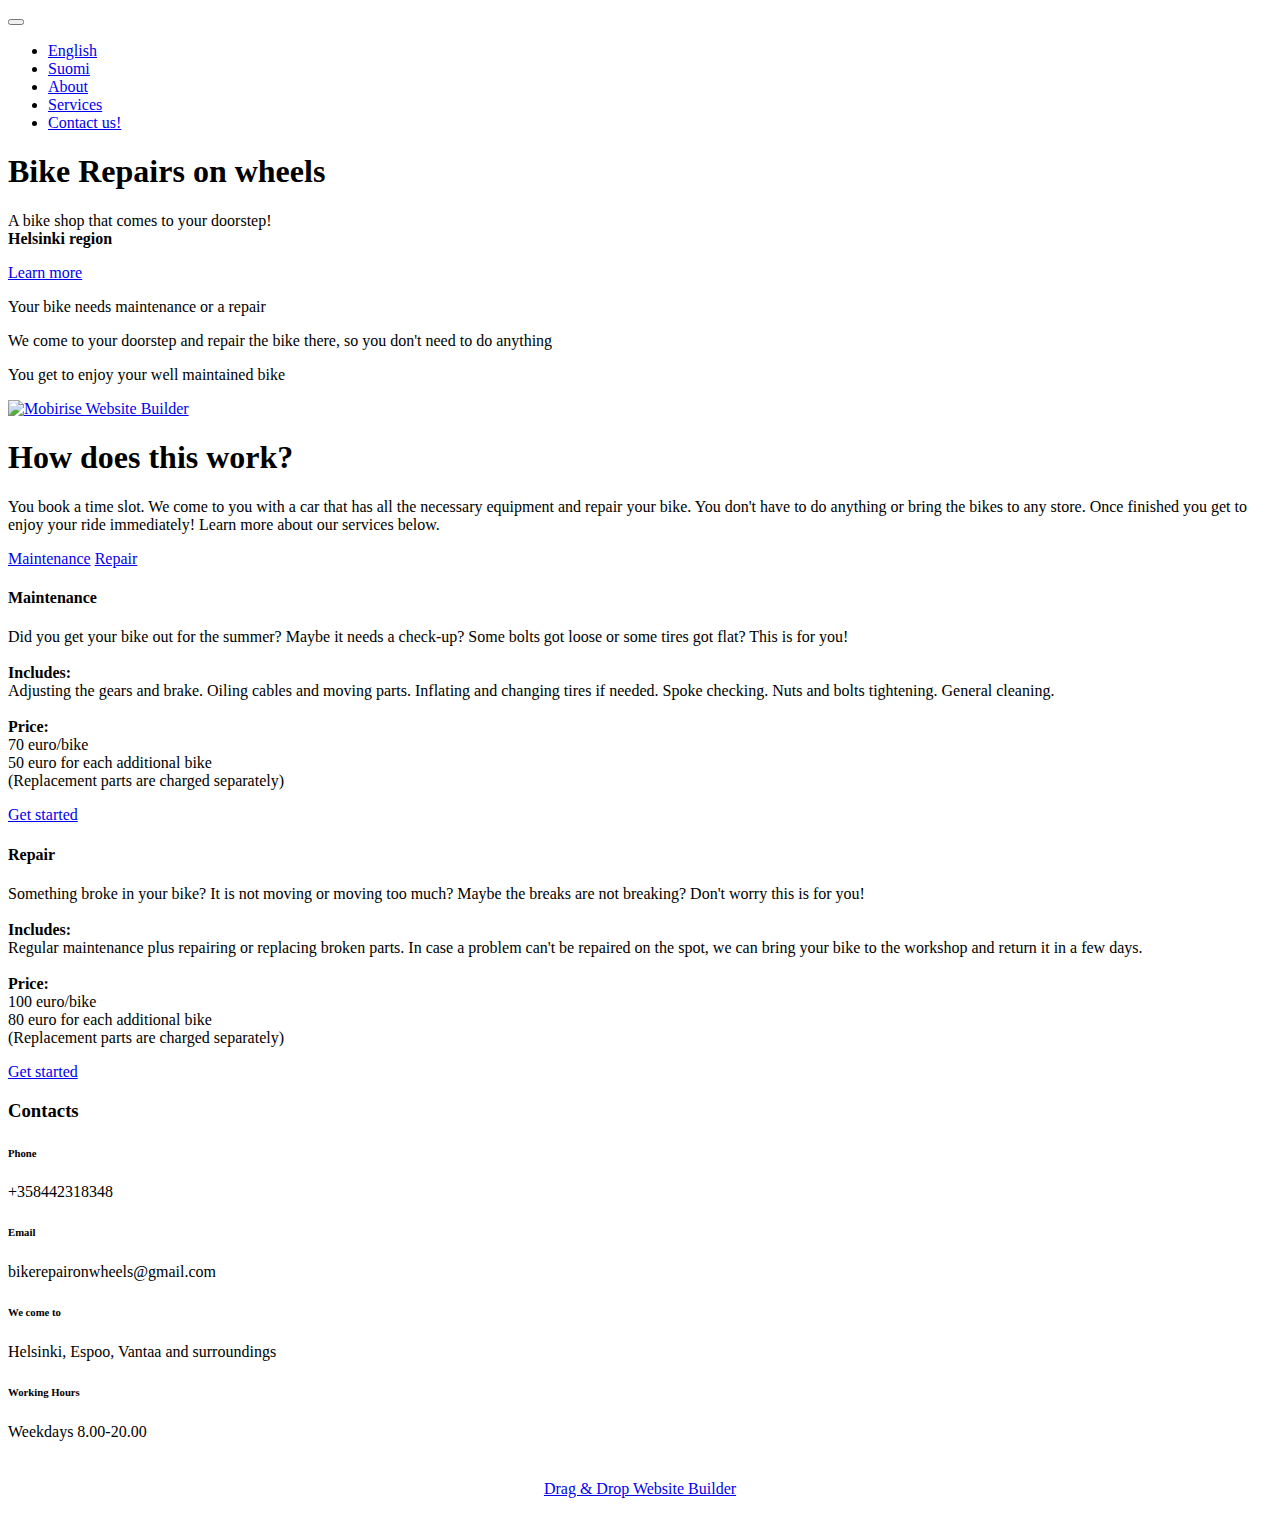
==== index.html @ 184331bb "Add files via upload" ====
<!DOCTYPE html>
<html  >
<head>
  <!-- Site made with Mobirise Website Builder v5.9.18, https://mobirise.com -->
  <meta charset="UTF-8">
  <meta http-equiv="X-UA-Compatible" content="IE=edge">
  <meta name="generator" content="Mobirise v5.9.18, mobirise.com">
  <meta name="viewport" content="width=device-width, initial-scale=1, minimum-scale=1">
  <link rel="shortcut icon" href="assets/images/logo.png" type="image/x-icon">
  <meta name="description" content="">
  
  
  <title>English base</title>
  <link rel="stylesheet" href="assets/web/assets/mobirise-icons2/mobirise2.css">
  <link rel="stylesheet" href="assets/bootstrap/css/bootstrap.min.css">
  <link rel="stylesheet" href="assets/bootstrap/css/bootstrap-grid.min.css">
  <link rel="stylesheet" href="assets/bootstrap/css/bootstrap-reboot.min.css">
  <link rel="stylesheet" href="assets/animatecss/animate.css">
  <link rel="stylesheet" href="assets/dropdown/css/style.css">
  <link rel="stylesheet" href="assets/theme/css/style.css">
  <link rel="preload" href="https://fonts.googleapis.com/css?family=Inter+Tight:100,200,300,400,500,600,700,800,900,100i,200i,300i,400i,500i,600i,700i,800i,900i&display=swap" as="style" onload="this.onload=null;this.rel='stylesheet'">
  <noscript><link rel="stylesheet" href="https://fonts.googleapis.com/css?family=Inter+Tight:100,200,300,400,500,600,700,800,900,100i,200i,300i,400i,500i,600i,700i,800i,900i&display=swap"></noscript>
  <link rel="preload" as="style" href="assets/mobirise/css/mbr-additional.css?v=wqbPaZ"><link rel="stylesheet" href="assets/mobirise/css/mbr-additional.css?v=wqbPaZ" type="text/css">

  
  
  
</head>
<body>
  
  <section data-bs-version="5.1" class="menu menu2 cid-ucXoKOeCf0" once="menu" id="menu02-24">
	

	<nav class="navbar navbar-dropdown navbar-expand-lg">
		<div class="container">
			<div class="navbar-brand">
				
				
			</div>
			<button class="navbar-toggler" type="button" data-toggle="collapse" data-bs-toggle="collapse" data-target="#navbarSupportedContent" data-bs-target="#navbarSupportedContent" aria-controls="navbarNavAltMarkup" aria-expanded="false" aria-label="Toggle navigation">
				<div class="hamburger">
					<span></span>
					<span></span>
					<span></span>
					<span></span>
				</div>
			</button>
			<div class="collapse navbar-collapse" id="navbarSupportedContent">
				<ul class="navbar-nav nav-dropdown nav-right navbar-nav-top-padding" data-app-modern-menu="true"><li class="nav-item">
						<a class="nav-link link text-black show text-primary display-4" href="index.html#header09-q" aria-expanded="false"><u>English</u></a>
					</li><li class="nav-item"><a class="nav-link link text-black text-primary display-4" href="page2.html#header09-25"><u>Suomi</u></a></li><li class="nav-item"><a class="nav-link link text-black text-primary display-4" href="index.html#article04-1r">About</a></li>
					<li class="nav-item">
						<a class="nav-link link text-black text-primary display-4" href="index.html#article13-1s" aria-expanded="false">Services</a>
					</li>
					<li class="nav-item">
						<a class="nav-link link text-black text-primary display-4" href="page1.html#form02-20">Contact us!</a>
					</li></ul>
				
				
			</div>
		</div>
	</nav>
</section>

<section data-bs-version="5.1" class="header09 cid-tLAX5BnXkJ" id="header09-q">
	
	
	<div class="container">
		<div class="row">
			<div class="content-wrap col-12 col-md-8">
				<h1 class="mbr-section-title mbr-fonts-style mbr-white mb-4 display-1"><strong>Bike Repairs on wheels</strong></h1>
				
				<p class="mbr-fonts-style mbr-text mbr-white mb-4 display-7">A bike shop that comes to your doorstep!<br><strong>Helsinki region</strong></p>
				<div class="mbr-section-btn"><a class="btn btn-danger display-7" href="index.html#article04-1r">Learn more</a></div>
			</div>
		</div>
	</div>
</section>

<section data-bs-version="5.1" class="features10 cid-ucS90ZnsEw" id="features010-1m">
  

  
  
  <div class="container-fluid">
    
    <div class="row">
      <div class="item features-without-image col-12 col-md-6 col-lg-4">
        <div class="item-wrapper">
          <div class="card-box align-left">
            <div class="iconfont-wrapper mb-3">
              <span class="mbr-iconfont mobi-mbri-sad-face mobi-mbri"></span>
            </div>
            
            <p class="card-text mbr-fonts-style mb-3 display-7">
              Your bike needs maintenance or a repair</p>
            
          </div>
        </div>
      </div>
      <div class="item features-without-image col-12 col-md-6 col-lg-4">
        <div class="item-wrapper">
          <div class="card-box align-left">
            <div class="iconfont-wrapper mb-3">
              <span class="mbr-iconfont mobi-mbri-delivery mobi-mbri"></span>
            </div>
            
            <p class="card-text mbr-fonts-style mb-3 display-7">We come to your doorstep and repair the bike there, so you don't need to do anything</p>
            
          </div>
        </div>
      </div>
      <div class="item features-without-image col-12 col-md-6 col-lg-4">
        <div class="item-wrapper">
          <div class="card-box align-left">
            <div class="iconfont-wrapper mb-3">
              <span class="mbr-iconfont mobi-mbri-smile-face mobi-mbri"></span>
            </div>
            
            <p class="card-text mbr-fonts-style mb-3 display-7">You get to enjoy your well maintained bike</p>
            
          </div>
        </div>
      </div>
    </div>
  </div>
</section>

<section data-bs-version="5.1" class="start article4 cid-ucSfL5tnWz" id="article04-1r">
	

	
	

	<div class="container">
		<div class="row justify-content-center">
			<div class="col-12 col-md-12 col-lg-6 image-wrapper">
				<a href="https://www.google.com/url?sa=i&url=https%3A%2F%2Fwww.istockphoto.com%2Fillustrations%2Fdrawing-of-road-bike&psig=AOvVaw0aQX6QrqlSjnhkVENYixGt&ust=1715964991878000&source=images&cd=vfe&opi=89978449&ved=0CBIQjRxqFwoTCMC6m_DRkoYDFQAAAAAdAAAAABAJ"><img class="w-100" src="assets/images/istockphoto-1461051010-612x408.jpg" alt="Mobirise Website Builder"></a>
			</div>
			<div class="col-12 col-md-12 col-lg">
				<div class="text-wrapper align-left">
					<h1 class="mbr-section-title mbr-fonts-style mb-4 display-2"><strong>How does this work?</strong></h1>
					<p class="mbr-text mbr-fonts-style mb-4 display-7">You book a time slot. We come to you with a car that has all the necessary equipment and repair your bike. You don't have to do anything or bring the bikes to any store. Once finished you get to enjoy your ride immediately! Learn more about our services below.<br></p>
					<div class="mbr-section-btn mt-3"><a class="btn btn-lg btn-success-outline display-5" href="index.html#article13-1s">Maintenance</a> <a class="btn btn-lg btn-success-outline display-5" href="index.html#article13-1t">Repair<br></a></div>
				</div>
			</div>
		</div>
	</div>
</section>

<section data-bs-version="5.1" class="article13 cid-ucShZWkAwe" id="article13-1s">
    
    
    
    <div class="container">
        <div class="row justify-content-center">
            <div class="card col-md-12 col-lg-10">
                <div class="card-wrapper">
                    <div class="card-box align-left">
                        <h4 class="card-title mbr-fonts-style display-2">
                            <strong>Maintenance</strong></h4>
                        <p class="mbr-text mbr-fonts-style mt-4 display-7">Did you get your bike out for the summer? Maybe it needs a check-up? Some bolts got loose or some tires got flat? This is for you!<br><br><strong>Includes:<br></strong>Adjusting the gears and brake. Oiling cables and moving parts. Inflating and changing tires if needed. Spoke checking. Nuts and bolts tightening. General cleaning.<br><br><strong>Price:</strong><strong><br></strong>70 euro/bike&nbsp;<br>50 euro for each additional bike<br>(Replacement parts are charged separately)</p>
                        <div class="mbr-section-btn mt-4"><a class="btn btn-white display-4" href="page1.html#form02-20">Get started</a></div>
                    </div>
                </div>
            </div>
        </div>
    </div>
</section>

<section data-bs-version="5.1" class="article13 cid-ucSi0D2JEk" id="article13-1t">
    
    
    
    <div class="container">
        <div class="row justify-content-center">
            <div class="card col-md-12 col-lg-10">
                <div class="card-wrapper">
                    <div class="card-box align-left">
                        <h4 class="card-title mbr-fonts-style display-2">
                            <strong>Repair</strong></h4>
                        <p class="mbr-text mbr-fonts-style mt-4 display-7">Something broke in your bike? It is not moving or moving too much? Maybe the breaks are not breaking? Don't worry this is for you!<br><br><strong>Includes:</strong><br>Regular maintenance plus repairing or replacing broken parts. In case a problem can't be repaired on the spot, we can bring your bike to the workshop and return it in a few days.<br><br><strong>Price:</strong><br>100 euro/bike<br>80 euro for each additional bike<br>(Replacement parts are charged separately)</p>
                        <div class="mbr-section-btn mt-4"><a class="btn btn-secondary display-4" href="page1.html#form02-20">Get started</a></div>
                    </div>
                </div>
            </div>
        </div>
    </div>
</section>

<section data-bs-version="5.1" class="contacts01 cid-ucXkglnjSN" id="contacts01-22">
    

    
    
    <div class="container">
        <div class="row justify-content-center">
            <div class="col-12 content-head">
                <div class="mbr-section-head mb-5">
                    <h3 class="mbr-section-title mbr-fonts-style align-center mb-0 display-2">
                        <strong>Contacts</strong>
                    </h3>
                    
                </div>
            </div>
        </div>
        <div class="row">
            <div class="item features-without-image col-12 col-md-6 active">
                <div class="item-wrapper">
                    <div class="text-wrapper">
                        <h6 class="card-title mbr-fonts-style mb-3 display-5">
                            <strong>Phone</strong>
                        </h6>
                        <p class="mbr-text mbr-fonts-style display-7">+358442318348</p>
                    </div>
                </div>
            </div>
            <div class="item features-without-image col-12 col-md-6">
                <div class="item-wrapper">
                    <div class="text-wrapper">
                        <h6 class="card-title mbr-fonts-style mb-3 display-5">
                            <strong>Email</strong>
                        </h6>
                        <p class="mbr-text mbr-fonts-style display-7">bikerepaironwheels@gmail.com</p>
                    </div>
                </div>
            </div>
            <div class="item features-without-image col-12 col-md-6">
                <div class="item-wrapper">
                    <div class="text-wrapper">
                        <h6 class="card-title mbr-fonts-style mb-3 display-5"><strong>We come to</strong></h6>
                        <p class="mbr-text mbr-fonts-style display-7">Helsinki, Espoo, Vantaa and surroundings</p>
                    </div>
                </div>
            </div>
            <div class="item features-without-image col-12 col-md-6">
                <div class="item-wrapper">
                    <div class="text-wrapper">
                        <h6 class="card-title mbr-fonts-style mb-3 display-5">
                            <strong>Working Hours</strong>
                        </h6>
                        <p class="mbr-text mbr-fonts-style display-7">Weekdays 8.00-20.00</p>
                    </div>
                </div>
            </div>
        </div>
    </div>
</section><section class="display-7" style="padding: 0;align-items: center;justify-content: center;flex-wrap: wrap;    align-content: center;display: flex;position: relative;height: 4rem;"><a href="https://mobiri.se/3233796" style="flex: 1 1;height: 4rem;position: absolute;width: 100%;z-index: 1;"><img alt="" style="height: 4rem;" src="[data-uri]"></a><p style="margin: 0;text-align: center;" class="display-7">&#8204;</p><a style="z-index:1" href="https://mobirise.com/drag-drop-website-builder.html">Drag & Drop Website Builder</a></section><script src="assets/bootstrap/js/bootstrap.bundle.min.js"></script>  <script src="assets/smoothscroll/smooth-scroll.js"></script>  <script src="assets/ytplayer/index.js"></script>  <script src="assets/dropdown/js/navbar-dropdown.js"></script>  <script src="assets/theme/js/script.js"></script>  
  
  
  <input name="animation" type="hidden">
  </body>
</html>
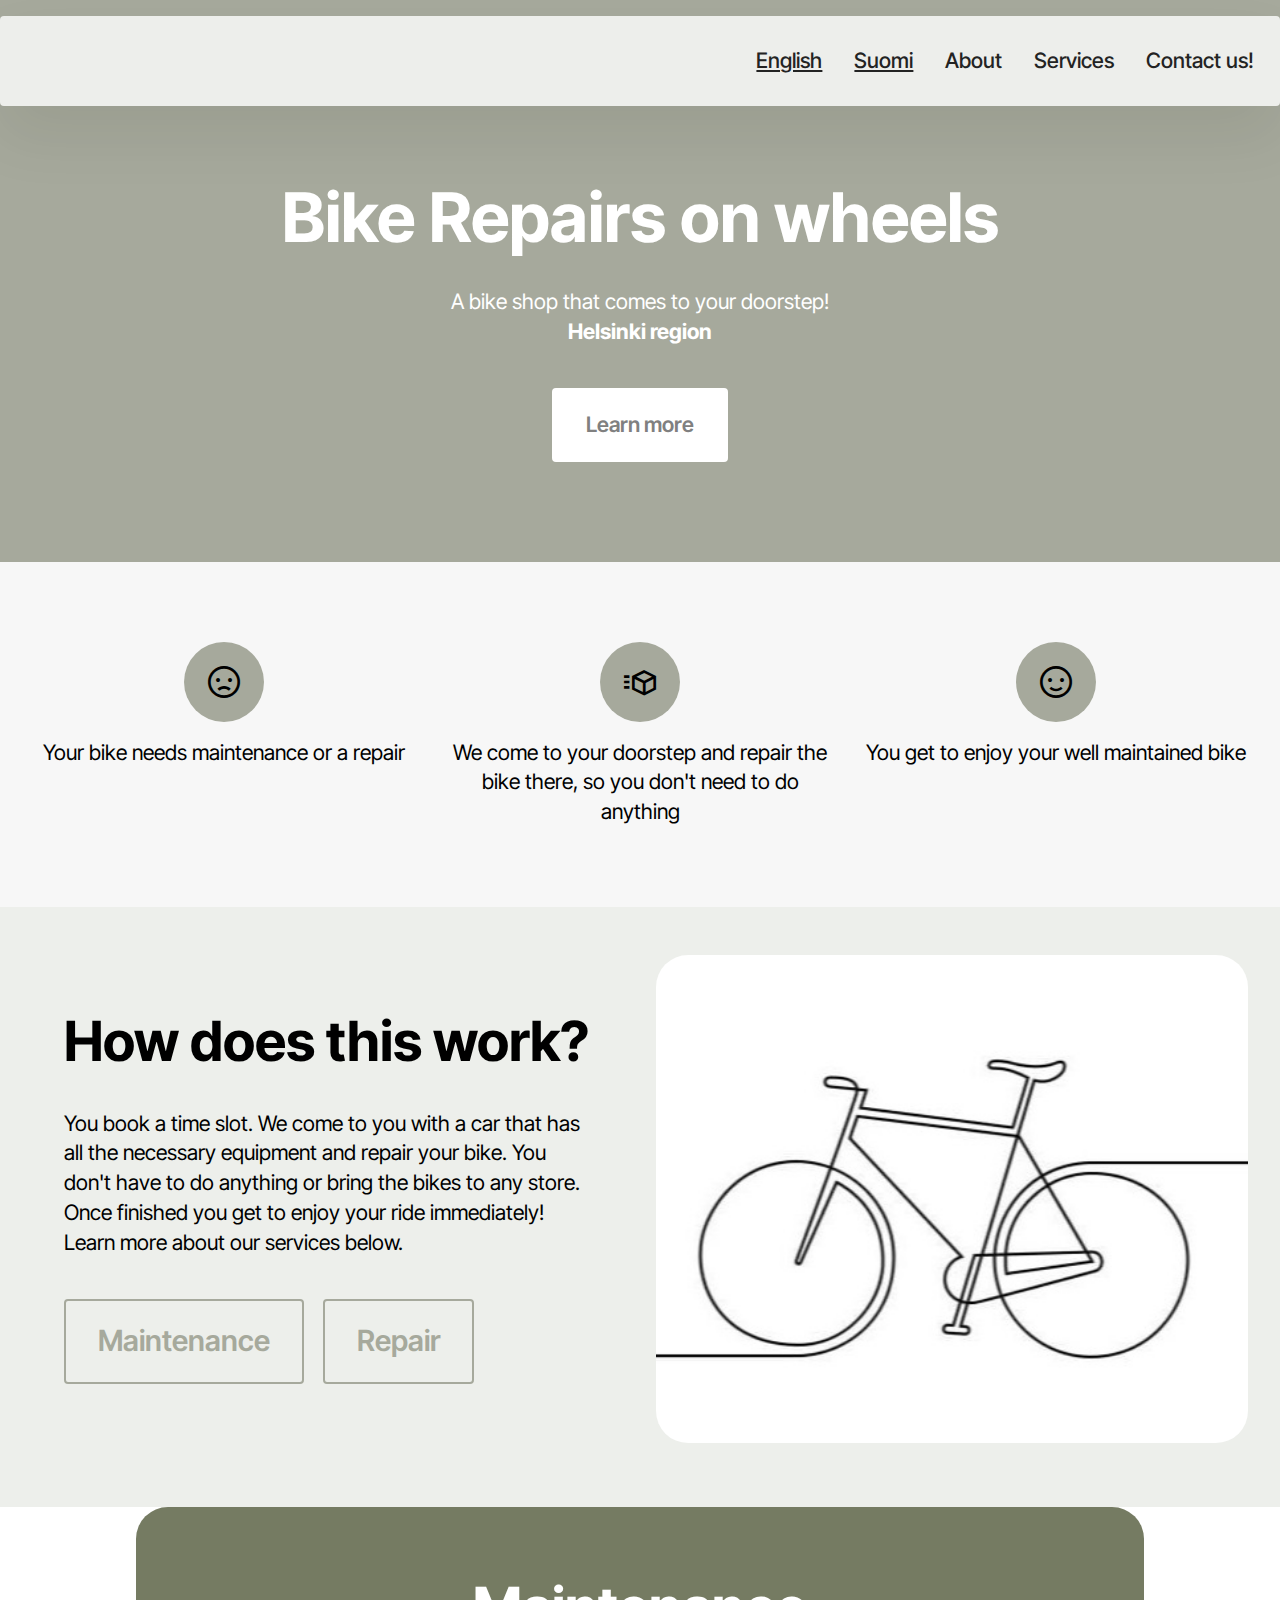
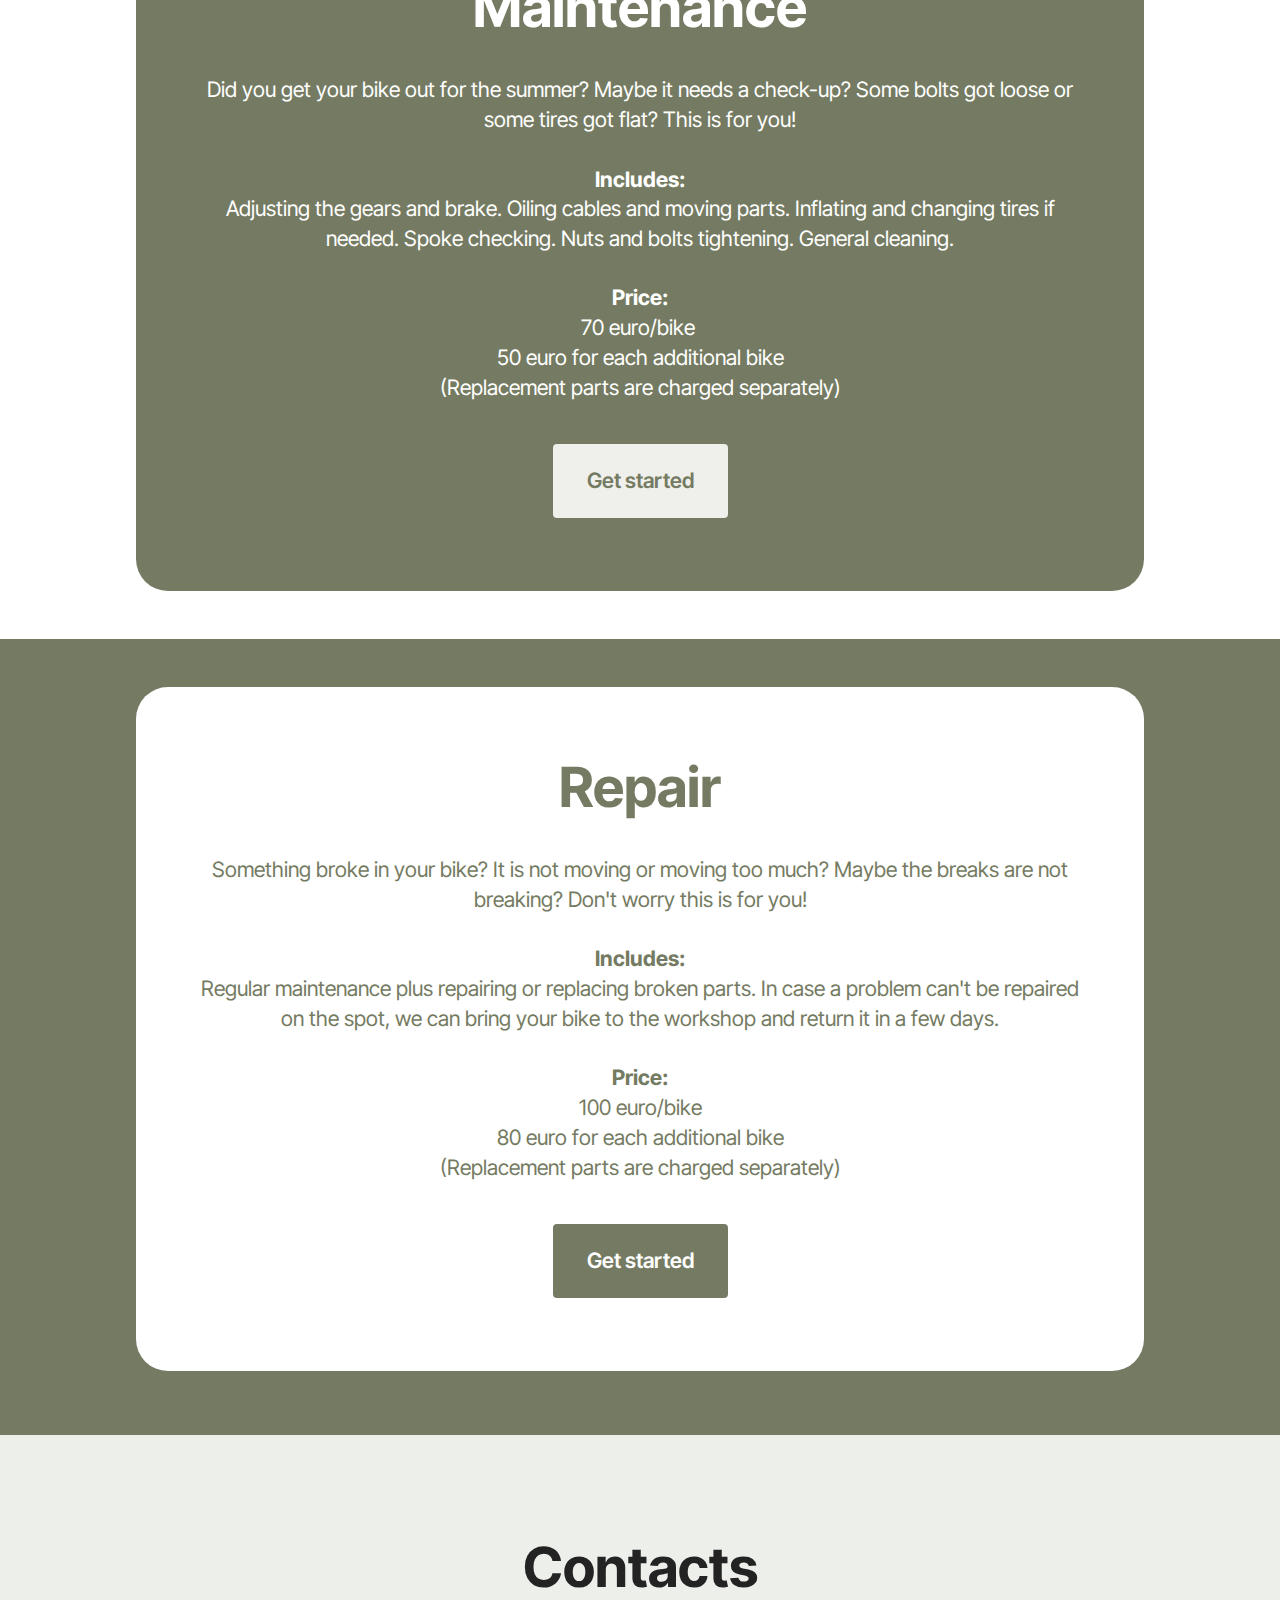
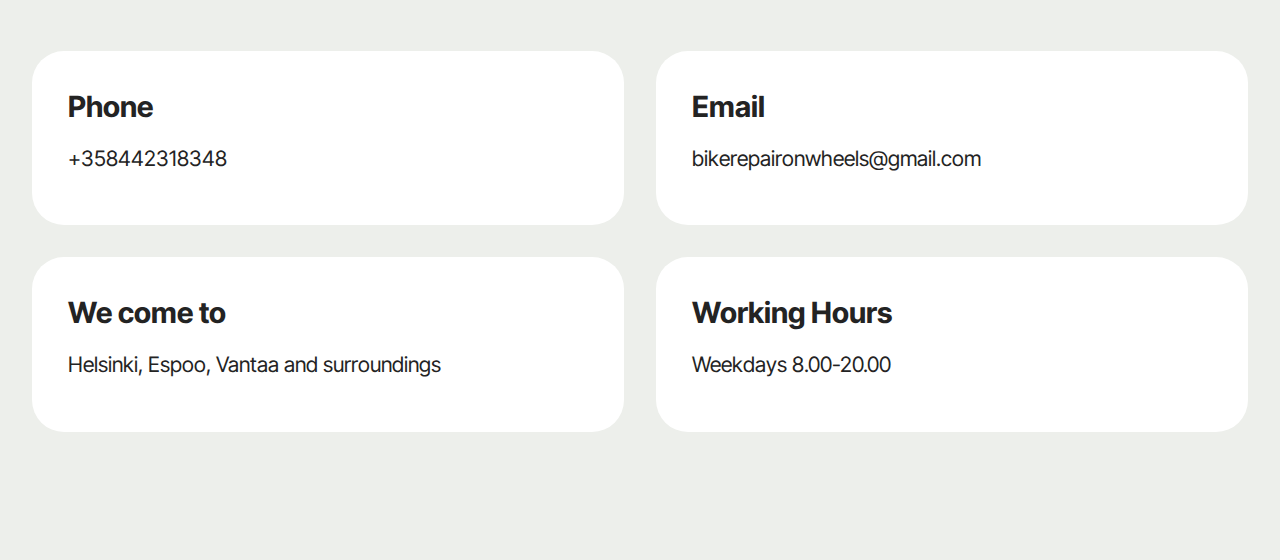
==== commit d9901184: "Deleted footer" ====
--- a/index.html
+++ b/index.html
@@ -6,11 +6,11 @@
   <meta http-equiv="X-UA-Compatible" content="IE=edge">
   <meta name="generator" content="Mobirise v5.9.18, mobirise.com">
   <meta name="viewport" content="width=device-width, initial-scale=1, minimum-scale=1">
-  <link rel="shortcut icon" href="assets/images/logo.png" type="image/x-icon">
+  <link rel="shortcut icon" href="assets/images/logo-128x108.png" type="image/x-icon">
   <meta name="description" content="">
   
   
-  <title>English base</title>
+  <title>Bike Repair on Wheels</title>
   <link rel="stylesheet" href="assets/web/assets/mobirise-icons2/mobirise2.css">
   <link rel="stylesheet" href="assets/bootstrap/css/bootstrap.min.css">
   <link rel="stylesheet" href="assets/bootstrap/css/bootstrap-grid.min.css">
@@ -20,7 +20,7 @@
   <link rel="stylesheet" href="assets/theme/css/style.css">
   <link rel="preload" href="https://fonts.googleapis.com/css?family=Inter+Tight:100,200,300,400,500,600,700,800,900,100i,200i,300i,400i,500i,600i,700i,800i,900i&display=swap" as="style" onload="this.onload=null;this.rel='stylesheet'">
   <noscript><link rel="stylesheet" href="https://fonts.googleapis.com/css?family=Inter+Tight:100,200,300,400,500,600,700,800,900,100i,200i,300i,400i,500i,600i,700i,800i,900i&display=swap"></noscript>
-  <link rel="preload" as="style" href="assets/mobirise/css/mbr-additional.css?v=wqbPaZ"><link rel="stylesheet" href="assets/mobirise/css/mbr-additional.css?v=wqbPaZ" type="text/css">
+  <link rel="preload" as="style" href="assets/mobirise/css/mbr-additional.css?v=hFCPqw"><link rel="stylesheet" href="assets/mobirise/css/mbr-additional.css?v=hFCPqw" type="text/css">
 
   
   
@@ -135,7 +135,7 @@
 	<div class="container">
 		<div class="row justify-content-center">
 			<div class="col-12 col-md-12 col-lg-6 image-wrapper">
-				<a href="https://www.google.com/url?sa=i&url=https%3A%2F%2Fwww.istockphoto.com%2Fillustrations%2Fdrawing-of-road-bike&psig=AOvVaw0aQX6QrqlSjnhkVENYixGt&ust=1715964991878000&source=images&cd=vfe&opi=89978449&ved=0CBIQjRxqFwoTCMC6m_DRkoYDFQAAAAAdAAAAABAJ"><img class="w-100" src="assets/images/istockphoto-1461051010-612x408.jpg" alt="Mobirise Website Builder"></a>
+				<img class="w-100" src="assets/images/istockphoto-1461051011-465x394.jpeg" alt="Mobirise Website Builder">
 			</div>
 			<div class="col-12 col-md-12 col-lg">
 				<div class="text-wrapper align-left">
@@ -245,7 +245,6 @@
             </div>
         </div>
     </div>
-</section><section class="display-7" style="padding: 0;align-items: center;justify-content: center;flex-wrap: wrap;    align-content: center;display: flex;position: relative;height: 4rem;"><a href="https://mobiri.se/3233796" style="flex: 1 1;height: 4rem;position: absolute;width: 100%;z-index: 1;"><img alt="" style="height: 4rem;" src="[data-uri]"></a><p style="margin: 0;text-align: center;" class="display-7">&#8204;</p><a style="z-index:1" href="https://mobirise.com/drag-drop-website-builder.html">Drag & Drop Website Builder</a></section><script src="assets/bootstrap/js/bootstrap.bundle.min.js"></script>  <script src="assets/smoothscroll/smooth-scroll.js"></script>  <script src="assets/ytplayer/index.js"></script>  <script src="assets/dropdown/js/navbar-dropdown.js"></script>  <script src="assets/theme/js/script.js"></script>  
   
   
   <input name="animation" type="hidden">
--- a/assets/web/assets/mobirise-icons2/mobirise2.css
+++ b/assets/web/assets/mobirise-icons2/mobirise2.css
@@ -0,0 +1,498 @@
+@font-face {
+  font-family: 'Moririse2';
+  font-display: swap;
+  src:  url('mobirise2.eot?f2bix4');
+  src:  url('mobirise2.eot?f2bix4#iefix') format('embedded-opentype'),
+    url('mobirise2.ttf?f2bix4') format('truetype'),
+    url('mobirise2.woff?f2bix4') format('woff'),
+    url('mobirise2.svg?f2bix4#mobirise2') format('svg');
+  font-weight: normal;
+  font-style: normal;
+}
+
+[class^="mobi-"], [class*=" mobi-"] {
+  /* use !important to prevent issues with browser extensions that change fonts */
+  font-family: 'Moririse2' !important;
+  speak: none;
+  font-style: normal;
+  font-weight: normal;
+  font-variant: normal;
+  text-transform: none;
+  line-height: 1;
+
+  /* Better Font Rendering =========== */
+  -webkit-font-smoothing: antialiased;
+  -moz-osx-font-smoothing: grayscale;
+}
+
+.mobi-mbri-add-submenu:before {
+  content: "\e900";
+}
+.mobi-mbri-alert:before {
+  content: "\e901";
+}
+.mobi-mbri-align-center:before {
+  content: "\e902";
+}
+.mobi-mbri-align-justify:before {
+  content: "\e903";
+}
+.mobi-mbri-align-left:before {
+  content: "\e904";
+}
+.mobi-mbri-align-right:before {
+  content: "\e905";
+}
+.mobi-mbri-android:before {
+  content: "\e906";
+}
+.mobi-mbri-apple:before {
+  content: "\e907";
+}
+.mobi-mbri-arrow-down:before {
+  content: "\e908";
+}
+.mobi-mbri-arrow-next:before {
+  content: "\e909";
+}
+.mobi-mbri-arrow-prev:before {
+  content: "\e90a";
+}
+.mobi-mbri-arrow-up:before {
+  content: "\e90b";
+}
+.mobi-mbri-bold:before {
+  content: "\e90c";
+}
+.mobi-mbri-bookmark:before {
+  content: "\e90d";
+}
+.mobi-mbri-bootstrap:before {
+  content: "\e90e";
+}
+.mobi-mbri-briefcase:before {
+  content: "\e90f";
+}
+.mobi-mbri-browse:before {
+  content: "\e910";
+}
+.mobi-mbri-bulleted-list:before {
+  content: "\e911";
+}
+.mobi-mbri-calendar:before {
+  content: "\e912";
+}
+.mobi-mbri-camera:before {
+  content: "\e913";
+}
+.mobi-mbri-cart-add:before {
+  content: "\e914";
+}
+.mobi-mbri-cart-full:before {
+  content: "\e915";
+}
+.mobi-mbri-cash:before {
+  content: "\e916";
+}
+.mobi-mbri-change-style:before {
+  content: "\e917";
+}
+.mobi-mbri-chat:before {
+  content: "\e918";
+}
+.mobi-mbri-clock:before {
+  content: "\e919";
+}
+.mobi-mbri-close:before {
+  content: "\e91a";
+}
+.mobi-mbri-cloud:before {
+  content: "\e91b";
+}
+.mobi-mbri-code:before {
+  content: "\e91c";
+}
+.mobi-mbri-contact-form:before {
+  content: "\e91d";
+}
+.mobi-mbri-credit-card:before {
+  content: "\e91e";
+}
+.mobi-mbri-cursor-click:before {
+  content: "\e91f";
+}
+.mobi-mbri-cust-feedback:before {
+  content: "\e920";
+}
+.mobi-mbri-database:before {
+  content: "\e921";
+}
+.mobi-mbri-delivery:before {
+  content: "\e922";
+}
+.mobi-mbri-desktop:before {
+  content: "\e923";
+}
+.mobi-mbri-devices:before {
+  content: "\e924";
+}
+.mobi-mbri-down:before {
+  content: "\e925";
+}
+.mobi-mbri-download-2:before {
+  content: "\e926";
+}
+.mobi-mbri-download:before {
+  content: "\e927";
+}
+.mobi-mbri-drag-n-drop-2:before {
+  content: "\e928";
+}
+.mobi-mbri-drag-n-drop:before {
+  content: "\e929";
+}
+.mobi-mbri-edit-2:before {
+  content: "\e92a";
+}
+.mobi-mbri-edit:before {
+  content: "\e92b";
+}
+.mobi-mbri-error:before {
+  content: "\e92c";
+}
+.mobi-mbri-extension:before {
+  content: "\e92d";
+}
+.mobi-mbri-features:before {
+  content: "\e92e";
+}
+.mobi-mbri-file:before {
+  content: "\e92f";
+}
+.mobi-mbri-flag:before {
+  content: "\e930";
+}
+.mobi-mbri-folder:before {
+  content: "\e931";
+}
+.mobi-mbri-gift:before {
+  content: "\e932";
+}
+.mobi-mbri-github:before {
+  content: "\e933";
+}
+.mobi-mbri-globe-2:before {
+  content: "\e934";
+}
+.mobi-mbri-globe:before {
+  content: "\e935";
+}
+.mobi-mbri-growing-chart:before {
+  content: "\e936";
+}
+.mobi-mbri-hearth:before {
+  content: "\e937";
+}
+.mobi-mbri-help:before {
+  content: "\e938";
+}
+.mobi-mbri-home:before {
+  content: "\e939";
+}
+.mobi-mbri-hot-cup:before {
+  content: "\e93a";
+}
+.mobi-mbri-idea:before {
+  content: "\e93b";
+}
+.mobi-mbri-image-gallery:before {
+  content: "\e93c";
+}
+.mobi-mbri-image-slider:before {
+  content: "\e93d";
+}
+.mobi-mbri-info:before {
+  content: "\e93e";
+}
+.mobi-mbri-italic:before {
+  content: "\e93f";
+}
+.mobi-mbri-key:before {
+  content: "\e940";
+}
+.mobi-mbri-laptop:before {
+  content: "\e941";
+}
+.mobi-mbri-layers:before {
+  content: "\e942";
+}
+.mobi-mbri-left-right:before {
+  content: "\e943";
+}
+.mobi-mbri-left:before {
+  content: "\e944";
+}
+.mobi-mbri-letter:before {
+  content: "\e945";
+}
+.mobi-mbri-like:before {
+  content: "\e946";
+}
+.mobi-mbri-link:before {
+  content: "\e947";
+}
+.mobi-mbri-lock:before {
+  content: "\e948";
+}
+.mobi-mbri-login:before {
+  content: "\e949";
+}
+.mobi-mbri-logout:before {
+  content: "\e94a";
+}
+.mobi-mbri-magic-stick:before {
+  content: "\e94b";
+}
+.mobi-mbri-map-pin:before {
+  content: "\e94c";
+}
+.mobi-mbri-menu:before {
+  content: "\e94d";
+}
+.mobi-mbri-mobile-2:before {
+  content: "\e94e";
+}
+.mobi-mbri-mobile-horizontal:before {
+  content: "\e94f";
+}
+.mobi-mbri-mobile:before {
+  content: "\e950";
+}
+.mobi-mbri-mobirise:before {
+  content: "\e951";
+}
+.mobi-mbri-more-horizontal:before {
+  content: "\e952";
+}
+.mobi-mbri-more-vertical:before {
+  content: "\e953";
+}
+.mobi-mbri-music:before {
+  content: "\e954";
+}
+.mobi-mbri-new-file:before {
+  content: "\e955";
+}
+.mobi-mbri-numbered-list:before {
+  content: "\e956";
+}
+.mobi-mbri-opened-folder:before {
+  content: "\e957";
+}
+.mobi-mbri-pages:before {
+  content: "\e958";
+}
+.mobi-mbri-paper-plane:before {
+  content: "\e959";
+}
+.mobi-mbri-paperclip:before {
+  content: "\e95a";
+}
+.mobi-mbri-phone:before {
+  content: "\e95b";
+}
+.mobi-mbri-photo:before {
+  content: "\e95c";
+}
+.mobi-mbri-photos:before {
+  content: "\e95d";
+}
+.mobi-mbri-pin:before {
+  content: "\e95e";
+}
+.mobi-mbri-play:before {
+  content: "\e95f";
+}
+.mobi-mbri-plus:before {
+  content: "\e960";
+}
+.mobi-mbri-preview:before {
+  content: "\e961";
+}
+.mobi-mbri-print:before {
+  content: "\e962";
+}
+.mobi-mbri-protect:before {
+  content: "\e963";
+}
+.mobi-mbri-question:before {
+  content: "\e964";
+}
+.mobi-mbri-quote-left:before {
+  content: "\e965";
+}
+.mobi-mbri-quote-right:before {
+  content: "\e966";
+}
+.mobi-mbri-redo:before {
+  content: "\e967";
+}
+.mobi-mbri-refresh:before {
+  content: "\e968";
+}
+.mobi-mbri-responsive-2:before {
+  content: "\e969";
+}
+.mobi-mbri-responsive:before {
+  content: "\e96a";
+}
+.mobi-mbri-right:before {
+  content: "\e96b";
+}
+.mobi-mbri-rocket:before {
+  content: "\e96c";
+}
+.mobi-mbri-sad-face:before {
+  content: "\e96d";
+}
+.mobi-mbri-sale:before {
+  content: "\e96e";
+}
+.mobi-mbri-save:before {
+  content: "\e96f";
+}
+.mobi-mbri-search:before {
+  content: "\e970";
+}
+.mobi-mbri-setting-2:before {
+  content: "\e971";
+}
+.mobi-mbri-setting-3:before {
+  content: "\e972";
+}
+.mobi-mbri-setting:before {
+  content: "\e973";
+}
+.mobi-mbri-share:before {
+  content: "\e974";
+}
+.mobi-mbri-shopping-bag:before {
+  content: "\e975";
+}
+.mobi-mbri-shopping-basket:before {
+  content: "\e976";
+}
+.mobi-mbri-shopping-cart:before {
+  content: "\e977";
+}
+.mobi-mbri-sites:before {
+  content: "\e978";
+}
+.mobi-mbri-smile-face:before {
+  content: "\e979";
+}
+.mobi-mbri-speed:before {
+  content: "\e97a";
+}
+.mobi-mbri-star:before {
+  content: "\e97b";
+}
+.mobi-mbri-success:before {
+  content: "\e97c";
+}
+.mobi-mbri-sun:before {
+  content: "\e97d";
+}
+.mobi-mbri-sun2:before {
+  content: "\e97e";
+}
+.mobi-mbri-tablet-vertical:before {
+  content: "\e97f";
+}
+.mobi-mbri-tablet:before {
+  content: "\e980";
+}
+.mobi-mbri-target:before {
+  content: "\e981";
+}
+.mobi-mbri-timer:before {
+  content: "\e982";
+}
+.mobi-mbri-to-ftp:before {
+  content: "\e983";
+}
+.mobi-mbri-to-local-drive:before {
+  content: "\e984";
+}
+.mobi-mbri-touch-swipe:before {
+  content: "\e985";
+}
+.mobi-mbri-touch:before {
+  content: "\e986";
+}
+.mobi-mbri-trash:before {
+  content: "\e987";
+}
+.mobi-mbri-underline:before {
+  content: "\e988";
+}
+.mobi-mbri-undo:before {
+  content: "\e989";
+}
+.mobi-mbri-unlink:before {
+  content: "\e98a";
+}
+.mobi-mbri-unlock:before {
+  content: "\e98b";
+}
+.mobi-mbri-up-down:before {
+  content: "\e98c";
+}
+.mobi-mbri-up:before {
+  content: "\e98d";
+}
+.mobi-mbri-update:before {
+  content: "\e98e";
+}
+.mobi-mbri-upload-2:before {
+  content: "\e98f";
+}
+.mobi-mbri-upload:before {
+  content: "\e990";
+}
+.mobi-mbri-user-2:before {
+  content: "\e991";
+}
+.mobi-mbri-user:before {
+  content: "\e992";
+}
+.mobi-mbri-users:before {
+  content: "\e993";
+}
+.mobi-mbri-video-play:before {
+  content: "\e994";
+}
+.mobi-mbri-video:before {
+  content: "\e995";
+}
+.mobi-mbri-watch:before {
+  content: "\e996";
+}
+.mobi-mbri-website-theme-2:before {
+  content: "\e997";
+}
+.mobi-mbri-website-theme:before {
+  content: "\e998";
+}
+.mobi-mbri-wifi:before {
+  content: "\e999";
+}
+.mobi-mbri-windows:before {
+  content: "\e99a";
+}
+.mobi-mbri-zoom-in:before {
+  content: "\e99b";
+}
+.mobi-mbri-zoom-out:before {
+  content: "\e99c";
+}
